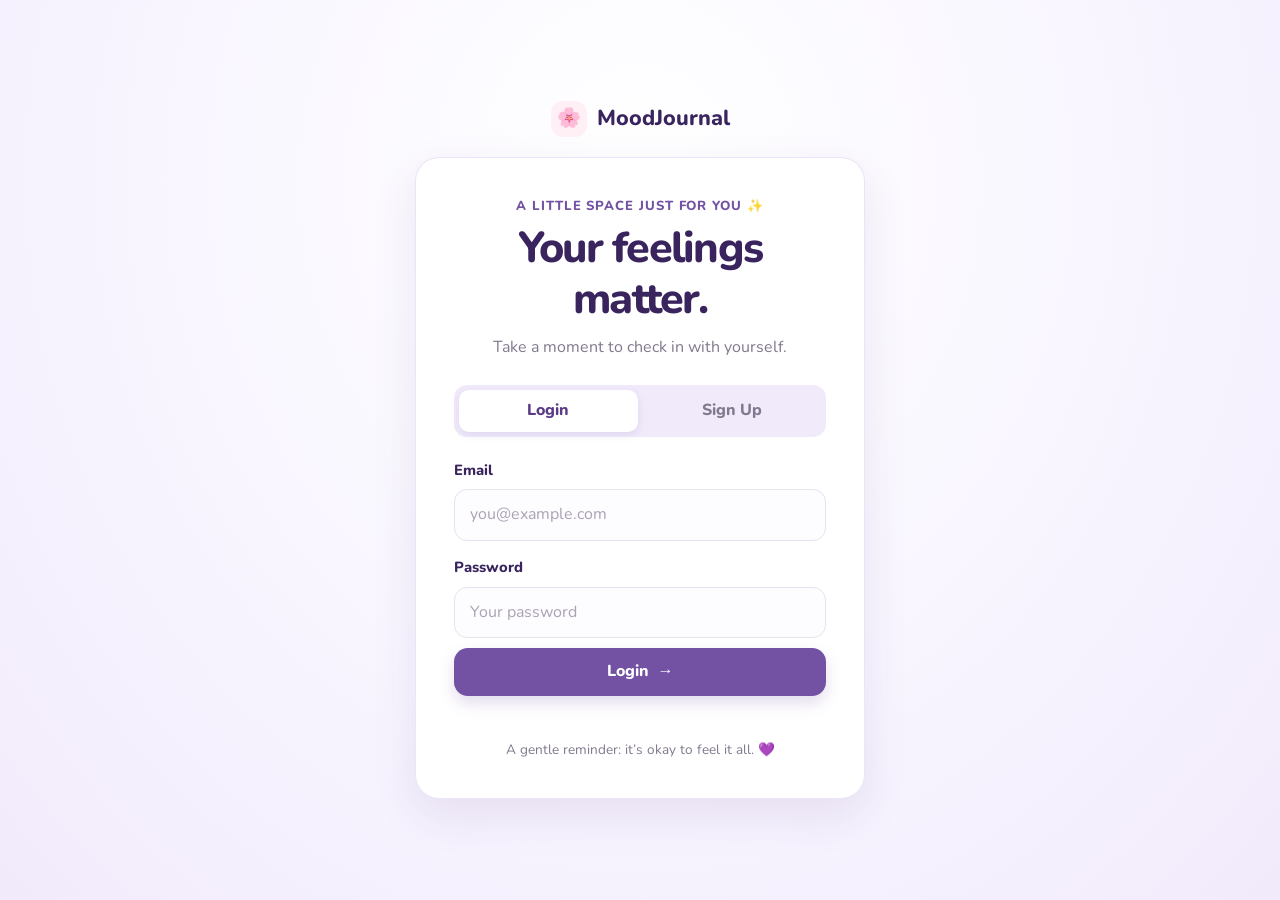
==== index.html @ febcc5df "Add HTML and CSS structure for three pages" ====
<!DOCTYPE html>
<html lang="en">
<head>
  <meta charset="UTF-8">
  <meta name="viewport" content="width=device-width, initial-scale=1.0">
  <meta name="theme-color" content="#f6f1ff">
  <title>MoodJournal | A little space for your feelings</title>
  <link rel="preconnect" href="https://fonts.googleapis.com">
  <link rel="preconnect" href="https://fonts.gstatic.com" crossorigin>
  <link href="https://fonts.googleapis.com/css2?family=Nunito:wght@400;500;600;700;800&display=swap" rel="stylesheet">
  <link rel="stylesheet" href="style.css">
  <script src="index.js" defer></script>
</head>
<body class="auth-page">
  <!-- Authentication page heading and welcome copy -->
  <main class="auth-shell">
    <a class="brand auth-brand" href="index.html" aria-label="MoodJournal home">
      <span class="brand-mark" aria-hidden="true">🌸</span>
      <span>MoodJournal</span>
    </a>
    <section class="auth-card" aria-labelledby="welcome-title">
      <div class="section-eyebrow">A little space just for you ✨</div>
      <h1 id="welcome-title">Your feelings matter.</h1>
      <p class="muted-copy">Take a moment to check in with yourself.</p>

      <!-- Login and sign-up tabs -->
      <div class="tab-list" role="tablist" aria-label="Account options">
        <button class="tab-button is-active" id="login-tab" type="button" role="tab" aria-selected="true" aria-controls="login-panel">Login</button>
        <button class="tab-button" id="signup-tab" type="button" role="tab" aria-selected="false" aria-controls="signup-panel">Sign Up</button>
      </div>

      <!-- Login form -->
      <form class="auth-form" id="login-panel" role="tabpanel" aria-labelledby="login-tab">
        <label for="login-email">Email</label>
        <input id="login-email" name="email" type="email" placeholder="you@example.com" autocomplete="email" required>
        <label for="login-password">Password</label>
        <input id="login-password" name="password" type="password" placeholder="Your password" autocomplete="current-password" required>
        <button class="button button-primary button-full" type="submit">Login <span aria-hidden="true">→</span></button>
      </form>

      <!-- Sign-up form -->
      <form class="auth-form" id="signup-panel" role="tabpanel" aria-labelledby="signup-tab" hidden>
        <label for="signup-email">Email</label>
        <input id="signup-email" name="email" type="email" placeholder="you@example.com" autocomplete="email" required>
        <label for="signup-password">Password</label>
        <input id="signup-password" name="password" type="password" placeholder="Create a password" autocomplete="new-password" required>
        <label for="confirm-password">Confirm password</label>
        <input id="confirm-password" name="confirm-password" type="password" placeholder="Type it one more time" autocomplete="new-password" required>
        <button class="button button-primary button-full" type="submit">Create account <span aria-hidden="true">→</span></button>
      </form>

      <!-- Empty area for friendly form feedback -->
      <p class="form-message" id="auth-message" role="status" aria-live="polite"></p>
      <p class="privacy-note">A gentle reminder: it’s okay to feel it all. 💜</p>
    </section>
  </main>
</body>
</html>
---- style.css ----
/* Theme colors and shared design tokens */
:root {
  color-scheme: light;
  --purple-950: #39245e;
  --purple-800: #5a3b87;
  --purple-700: #7352a3;
  --purple-600: #8969b8;
  --purple-200: #e8def7;
  --purple-100: #f1eafb;
  --lavender: #f8f5ff;
  --white: #ffffff;
  --ink: #383044;
  --muted: #81798d;
  --pink: #fff0f5;
  --green: #eaf7ed;
  --shadow: 0 16px 45px rgba(78, 53, 117, 0.1);
  --soft-shadow: 0 7px 22px rgba(78, 53, 117, 0.08);
  --radius-large: 24px;
  --radius-medium: 16px;
}

/* Base layout and typography */
* { box-sizing: border-box; }

body {
  min-width: 320px;
  min-height: 100vh;
  margin: 0;
  background: var(--lavender);
  color: var(--ink);
  font-family: "Nunito", "Trebuchet MS", sans-serif;
  line-height: 1.6;
}

button, input, textarea { font: inherit; }
button, a { -webkit-tap-highlight-color: transparent; }
a { color: inherit; }
h1, h2, p { margin-top: 0; }
h1, h2 { color: var(--purple-950); line-height: 1.2; }
h1 { margin-bottom: 10px; font-size: clamp(2rem, 5vw, 2.7rem); font-weight: 800; letter-spacing: -0.04em; }
h2 { margin-bottom: 10px; font-size: clamp(1.45rem, 3vw, 1.8rem); font-weight: 800; letter-spacing: -0.025em; }
[hidden] { display: none !important; }

.page-width { width: min(100% - 48px, 1060px); margin-inline: auto; }
.muted-copy { color: var(--muted); }
.section-eyebrow { margin-bottom: 8px; color: var(--purple-700); font-size: 0.82rem; font-weight: 800; letter-spacing: 0.07em; text-transform: uppercase; }
.sr-only { position: absolute; width: 1px; height: 1px; overflow: hidden; clip: rect(0, 0, 0, 0); white-space: nowrap; clip-path: inset(50%); }

/* Buttons and form controls shared across pages */
.button {
  display: inline-flex;
  align-items: center;
  justify-content: center;
  gap: 9px;
  min-height: 48px;
  padding: 11px 20px;
  border: 0;
  border-radius: 14px;
  font-weight: 800;
  text-decoration: none;
  cursor: pointer;
  transition: background-color 160ms ease, box-shadow 160ms ease, transform 160ms ease;
}
.button:hover { transform: translateY(-1px); }
.button:focus-visible, .tab-button:focus-visible, input:focus-visible, textarea:focus-visible, a:focus-visible { outline: 3px solid #c8b3ea; outline-offset: 3px; }
.button-primary { background: var(--purple-700); color: var(--white); box-shadow: 0 7px 16px rgba(115, 82, 163, 0.2); }
.button-primary:hover { background: var(--purple-800); }
.button-outline { border: 1px solid var(--purple-200); background: var(--white); color: var(--purple-800); }
.button-outline:hover { background: var(--purple-100); }
.button-small { min-height: 40px; padding: 8px 16px; border-radius: 12px; font-size: 0.92rem; }
.button-full { width: 100%; margin-top: 10px; }

label { display: block; margin: 15px 0 7px; color: var(--purple-950); font-size: 0.92rem; font-weight: 800; }
input, textarea {
  display: block;
  width: 100%;
  border: 1px solid #e8e2ef;
  border-radius: 13px;
  background: #fdfcff;
  color: var(--ink);
  outline: none;
  transition: border-color 160ms ease, box-shadow 160ms ease;
}
input { min-height: 50px; padding: 12px 15px; }
textarea { min-height: 130px; padding: 15px 17px; resize: vertical; }
input::placeholder, textarea::placeholder { color: #aaa2b5; }
input:focus, textarea:focus { border-color: var(--purple-600); box-shadow: 0 0 0 4px rgba(137, 105, 184, 0.12); }
.form-message { min-height: 1.5em; margin: 12px 0 0; color: #a24969; font-size: 0.9rem; font-weight: 700; }

/* Centered login and sign-up card */
.auth-page { display: grid; place-items: center; padding: 38px 20px; background: radial-gradient(ellipse at 50% 20%, #fff 0, #f8f5ff 55%, #f1eafb 100%); }
.auth-shell { width: min(100%, 450px); }
.brand { display: inline-flex; align-items: center; gap: 10px; color: var(--purple-950); font-size: 1.18rem; font-weight: 800; text-decoration: none; }
.auth-brand { display: flex; justify-content: center; margin-bottom: 20px; font-size: 1.35rem; }
.brand-mark { position: relative; display: inline-grid; width: 36px; height: 36px; place-items: center; overflow: hidden; border-radius: 12px; background: var(--pink); font-size: 1.2rem; }
.brand-mark img { position: absolute; z-index: 1; width: 100%; height: 100%; object-fit: cover; }
.auth-card, .surface-card { border: 1px solid rgba(232, 222, 247, 0.8); border-radius: var(--radius-large); background: var(--white); box-shadow: var(--shadow); }
.auth-card { padding: clamp(24px, 7vw, 38px); text-align: center; }
.auth-card .muted-copy { margin-bottom: 24px; }
.auth-card .section-eyebrow { margin-bottom: 5px; }
.tab-list { display: grid; grid-template-columns: 1fr 1fr; gap: 5px; margin: 0 0 22px; padding: 5px; border-radius: 13px; background: var(--purple-100); }
.tab-button { min-height: 42px; border: 0; border-radius: 10px; background: transparent; color: var(--muted); font-weight: 800; cursor: pointer; }
.tab-button.is-active { background: var(--white); color: var(--purple-800); box-shadow: 0 3px 9px rgba(78, 53, 117, 0.1); }
.auth-form { text-align: left; }
.auth-form label:first-child { margin-top: 0; }
.privacy-note { margin: 9px 0 0; color: var(--muted); font-size: 0.85rem; }

/* Shared app and contact navigation */
.site-header { position: sticky; z-index: 2; top: 0; border-bottom: 1px solid rgba(232, 222, 247, 0.7); background: rgba(255, 255, 255, 0.92); backdrop-filter: blur(12px); }
.navbar { display: flex; min-height: 76px; align-items: center; justify-content: space-between; gap: 20px; }
.nav-links { display: flex; align-items: center; gap: clamp(15px, 3vw, 30px); }
.nav-link { color: var(--muted); font-size: 0.96rem; font-weight: 800; text-decoration: none; }
.nav-link:hover, .nav-link.is-current { color: var(--purple-800); }
.nav-link.is-current { position: relative; }
.nav-link.is-current::after { position: absolute; right: 0; bottom: -8px; left: 0; height: 2px; border-radius: 2px; background: var(--purple-600); content: ""; }

/* Journal composer, mood result and entry history */
.journal-page { padding-top: clamp(38px, 7vw, 68px); padding-bottom: 52px; }
.journal-intro { margin-bottom: 25px; text-align: center; }
.journal-intro .muted-copy { margin-bottom: 0; }
.journal-composer { padding: clamp(20px, 4vw, 32px); }
.journal-composer textarea { min-height: 154px; border-color: transparent; background: #fcfaff; font-size: 1rem; }
.composer-footer { display: flex; align-items: center; justify-content: space-between; gap: 16px; margin-top: 14px; }
.helper-copy { color: var(--muted); font-size: 0.88rem; }
.result-card { display: flex; align-items: center; gap: 24px; margin-top: 24px; padding: 24px 30px; background: linear-gradient(110deg, #fff 55%, #f3edfc); }
.result-card h2, .result-card p { margin-bottom: 5px; }
.result-emoji { flex: 0 0 auto; display: grid; width: 90px; height: 90px; place-items: center; border-radius: 50%; background: var(--purple-100); font-size: 3.5rem; animation: heartbeat 1.7s ease-in-out infinite; }
@keyframes heartbeat { 0%, 100% { transform: scale(1); } 14% { transform: scale(1.12); } 28% { transform: scale(1); } 42% { transform: scale(1.08); } 70% { transform: scale(1); } }
.entries-section { margin-top: 52px; }
.section-heading { display: flex; align-items: end; justify-content: space-between; gap: 16px; margin-bottom: 18px; }
.section-heading h2 { margin-bottom: 0; }
.entry-count { color: var(--muted); font-size: 0.88rem; }
.entries-list { display: grid; gap: 13px; }
.entry-card { display: flex; align-items: flex-start; gap: 16px; padding: 19px 22px; border: 1px solid rgba(232, 222, 247, 0.75); border-radius: var(--radius-medium); background: var(--white); box-shadow: var(--soft-shadow); }
.entry-emoji { display: grid; flex: 0 0 auto; width: 48px; height: 48px; place-items: center; border-radius: 15px; background: var(--purple-100); font-size: 1.6rem; }
.entry-content { flex: 1; min-width: 0; }
.entry-date { margin-bottom: 4px; color: var(--purple-700); font-size: 0.82rem; font-weight: 800; }
.entry-text { margin: 0; color: var(--ink); overflow-wrap: anywhere; }
.site-footer { padding: 22px 16px 30px; color: var(--muted); font-size: 0.88rem; text-align: center; }

/* Contact page form and confirmation */
.contact-page { display: grid; min-height: calc(100vh - 150px); place-items: center; padding-top: 45px; padding-bottom: 55px; }
.contact-card { position: relative; width: min(100%, 600px); padding: clamp(25px, 6vw, 45px); overflow: hidden; }
.contact-card > .muted-copy { max-width: 440px; margin-bottom: 22px; }
.contact-decoration { position: absolute; top: 23px; right: 28px; display: grid; width: 58px; height: 58px; place-items: center; border-radius: 19px; background: var(--pink); font-size: 1.8rem; transform: rotate(7deg); }
.contact-form textarea { min-height: 130px; }
.thank-you-message { margin: 18px 0 0; padding: 15px; border-radius: 13px; background: var(--green); color: #3b7250; font-weight: 700; }

/* Small-screen layout adjustments */
@media (max-width: 600px) {
  .page-width { width: min(100% - 32px, 1060px); }
  .navbar { min-height: 68px; }
  .brand { gap: 7px; font-size: 1rem; }
  .brand-mark { width: 32px; height: 32px; }
  .nav-links { gap: 12px; }
  .nav-link { font-size: 0.85rem; }
  .button-small { min-height: 36px; padding: 7px 11px; font-size: 0.82rem; }
  .composer-footer { align-items: stretch; flex-direction: column; }
  .composer-footer .button { width: 100%; }
  .result-card { align-items: flex-start; gap: 16px; padding: 20px; }
  .result-emoji { width: 65px; height: 65px; font-size: 2.6rem; }
  .entry-card { gap: 12px; padding: 16px; }
  .contact-decoration { top: 19px; right: 20px; width: 46px; height: 46px; font-size: 1.45rem; }
}

@media (prefers-reduced-motion: reduce) {
  *, *::before, *::after { scroll-behavior: auto !important; animation-duration: 0.01ms !important; animation-iteration-count: 1 !important; transition-duration: 0.01ms !important; }
}
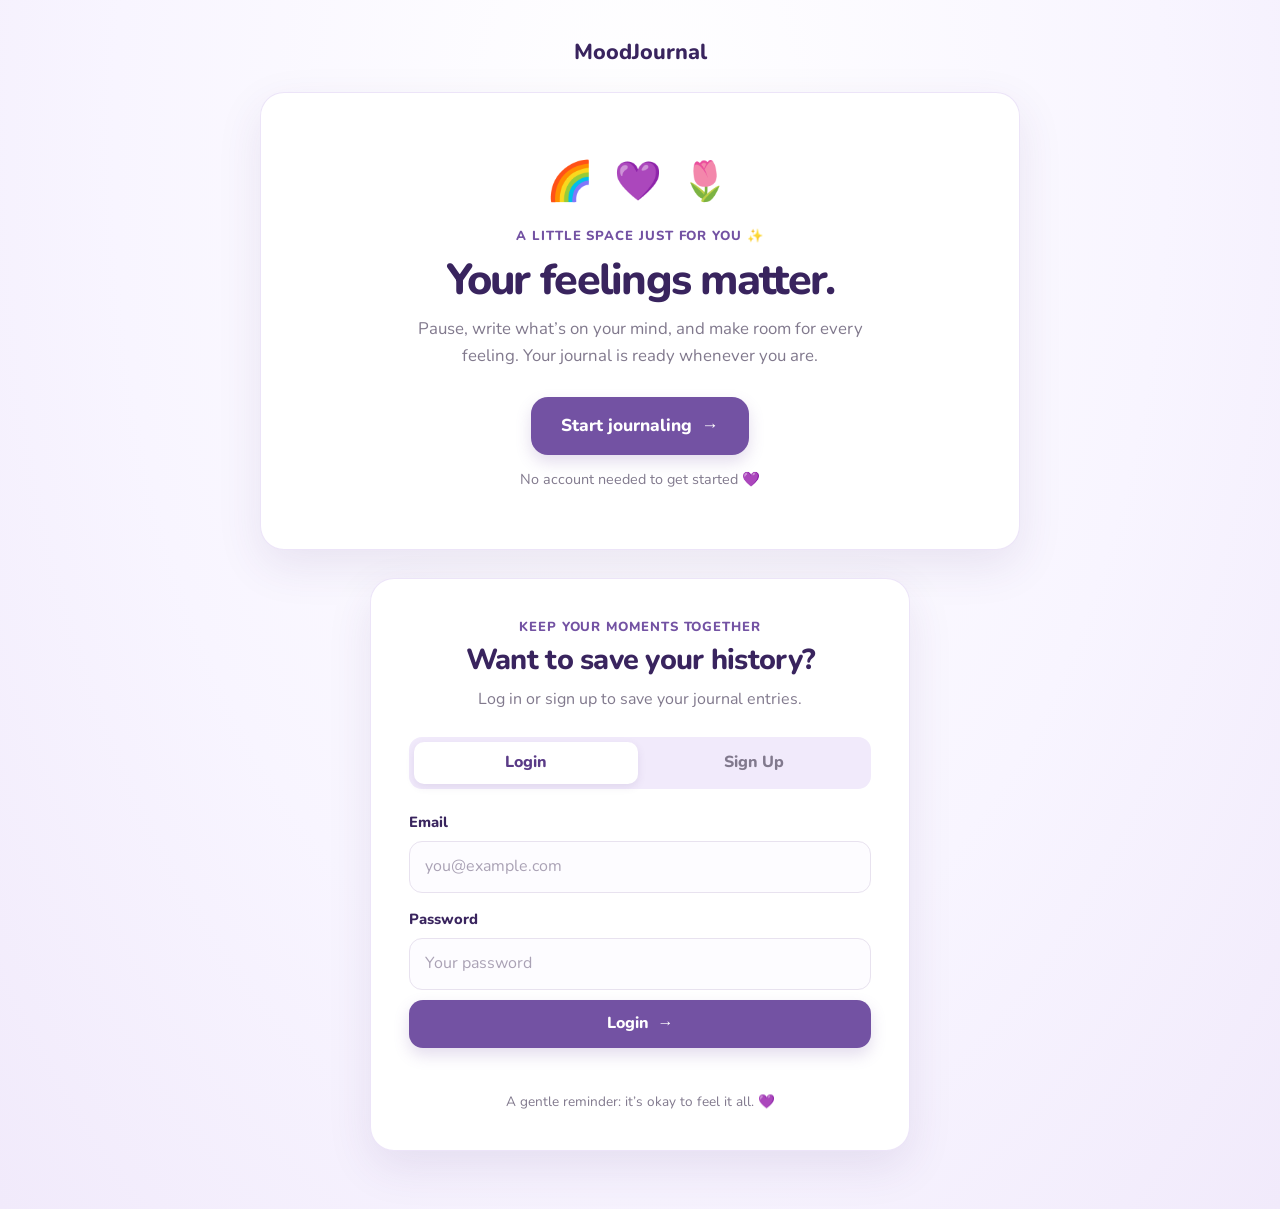
==== commit 12bb7de6: "Add guest mode, welcome page and emoji rain" ====
--- a/index.html
+++ b/index.html
@@ -11,17 +11,24 @@
   <link rel="stylesheet" href="style.css">
   <script src="index.js" defer></script>
 </head>
-<body class="auth-page">
-  <!-- Authentication page heading and welcome copy -->
-  <main class="auth-shell">
-    <a class="brand auth-brand" href="index.html" aria-label="MoodJournal home">
-      <span class="brand-mark" aria-hidden="true">🌸</span>
-      <span>MoodJournal</span>
-    </a>
-    <section class="auth-card" aria-labelledby="welcome-title">
+<body class="welcome-page">
+  <!-- Welcome page with immediate guest access -->
+  <main class="welcome-shell">
+    <a class="brand auth-brand" href="index.html" aria-label="MoodJournal home">MoodJournal</a>
+    <section class="welcome-hero surface-card" aria-labelledby="welcome-title">
+      <div class="hero-emoji" aria-hidden="true">🌈 💜 🌷</div>
       <div class="section-eyebrow">A little space just for you ✨</div>
       <h1 id="welcome-title">Your feelings matter.</h1>
-      <p class="muted-copy">Take a moment to check in with yourself.</p>
+      <p class="muted-copy">Pause, write what’s on your mind, and make room for every feeling. Your journal is ready whenever you are.</p>
+      <a class="button button-primary start-button" href="app.html">Start journaling <span aria-hidden="true">→</span></a>
+      <p class="guest-note">No account needed to get started 💜</p>
+    </section>
+
+    <!-- Optional login and sign-up forms for users who want to save history -->
+    <section class="auth-card optional-auth-card" id="account" aria-labelledby="account-title">
+      <div class="section-eyebrow">Keep your moments together</div>
+      <h2 id="account-title">Want to save your history?</h2>
+      <p class="muted-copy">Log in or sign up to save your journal entries.</p>
 
       <!-- Login and sign-up tabs -->
       <div class="tab-list" role="tablist" aria-label="Account options">
@@ -54,5 +61,7 @@
       <p class="privacy-note">A gentle reminder: it’s okay to feel it all. 💜</p>
     </section>
   </main>
+  <!-- Shared decorative effects are disabled when reduced motion is preferred -->
+  <script src="effects.js" defer></script>
 </body>
 </html>
--- a/style.css
+++ b/style.css
@@ -23,6 +23,7 @@
 * { box-sizing: border-box; }
 
 body {
+  isolation: isolate;
   min-width: 320px;
   min-height: 100vh;
   margin: 0;
@@ -30,6 +31,22 @@
   color: var(--ink);
   font-family: "Nunito", "Trebuchet MS", sans-serif;
   line-height: 1.6;
+}
+
+/* Keep the decorative layer below every page section and away from pointer input. */
+body > :not(.emoji-rain) { position: relative; z-index: 1; }
+.emoji-rain { position: fixed; z-index: 0; inset: 0; overflow: hidden; pointer-events: none; }
+.emoji-rain-drop {
+  position: absolute;
+  top: -2.5rem;
+  opacity: 0.5;
+  user-select: none;
+  animation: emoji-fall var(--fall-duration) linear forwards;
+  will-change: transform;
+}
+@keyframes emoji-fall {
+  from { transform: translateY(0) rotate(-8deg); }
+  to { transform: translateY(calc(100vh + 4rem)) rotate(12deg); }
 }
 
 button, input, textarea { font: inherit; }
@@ -87,13 +104,26 @@
 input:focus, textarea:focus { border-color: var(--purple-600); box-shadow: 0 0 0 4px rgba(137, 105, 184, 0.12); }
 .form-message { min-height: 1.5em; margin: 12px 0 0; color: #a24969; font-size: 0.9rem; font-weight: 700; }
 
+/* Welcome hero and optional account forms */
+.welcome-page { background: radial-gradient(ellipse at 50% 12%, #fff 0, #f8f5ff 58%, #f1eafb 100%); }
+.welcome-shell { width: min(100% - 40px, 760px); margin-inline: auto; padding: 35px 0 58px; }
+.welcome-shell > .auth-brand { margin: 0 auto 22px; }
+.welcome-hero { padding: clamp(30px, 7vw, 58px); text-align: center; }
+.hero-emoji { margin-bottom: 14px; font-size: clamp(1.7rem, 5vw, 2.4rem); letter-spacing: 0.12em; }
+.welcome-hero .section-eyebrow { margin-bottom: 7px; }
+.welcome-hero .muted-copy { max-width: 500px; margin: 0 auto 15px; font-size: 1.05rem; }
+.start-button { min-height: 58px; margin-top: 12px; padding: 14px 30px; border-radius: 17px; font-size: 1.08rem; }
+.guest-note { margin: 13px 0 0; color: var(--muted); font-size: 0.9rem; }
+
 /* Centered login and sign-up card */
 .auth-page { display: grid; place-items: center; padding: 38px 20px; background: radial-gradient(ellipse at 50% 20%, #fff 0, #f8f5ff 55%, #f1eafb 100%); }
 .auth-shell { width: min(100%, 450px); }
 .brand { display: inline-flex; align-items: center; gap: 10px; color: var(--purple-950); font-size: 1.18rem; font-weight: 800; text-decoration: none; }
 .auth-brand { display: flex; justify-content: center; margin-bottom: 20px; font-size: 1.35rem; }
+.optional-auth-card { max-width: 540px; margin: 28px auto 0; }
+.optional-auth-card > .muted-copy { margin-bottom: 22px; }
 .brand-mark { position: relative; display: inline-grid; width: 36px; height: 36px; place-items: center; overflow: hidden; border-radius: 12px; background: var(--pink); font-size: 1.2rem; }
-.brand-mark img { position: absolute; z-index: 1; width: 100%; height: 100%; object-fit: cover; }
+.brand-logo { width: 34px; height: 34px; border-radius: 10px; object-fit: contain; }
 .auth-card, .surface-card { border: 1px solid rgba(232, 222, 247, 0.8); border-radius: var(--radius-large); background: var(--white); box-shadow: var(--shadow); }
 .auth-card { padding: clamp(24px, 7vw, 38px); text-align: center; }
 .auth-card .muted-copy { margin-bottom: 24px; }
@@ -131,6 +161,9 @@
 .section-heading h2 { margin-bottom: 0; }
 .entry-count { color: var(--muted); font-size: 0.88rem; }
 .entries-list { display: grid; gap: 13px; }
+.guest-entry-prompt { display: flex; align-items: center; justify-content: space-between; gap: 15px; padding: 17px 20px; box-shadow: var(--soft-shadow); }
+.guest-entry-prompt p { flex: 1; margin: 0; color: var(--purple-800); font-weight: 800; }
+.guest-prompt-emoji { font-size: 1.5rem; }
 .entry-card { display: flex; align-items: flex-start; gap: 16px; padding: 19px 22px; border: 1px solid rgba(232, 222, 247, 0.75); border-radius: var(--radius-medium); background: var(--white); box-shadow: var(--soft-shadow); }
 .entry-emoji { display: grid; flex: 0 0 auto; width: 48px; height: 48px; place-items: center; border-radius: 15px; background: var(--purple-100); font-size: 1.6rem; }
 .entry-content { flex: 1; min-width: 0; }
@@ -165,4 +198,5 @@
 
 @media (prefers-reduced-motion: reduce) {
   *, *::before, *::after { scroll-behavior: auto !important; animation-duration: 0.01ms !important; animation-iteration-count: 1 !important; transition-duration: 0.01ms !important; }
-}
+  .emoji-rain { display: none !important; }
+}
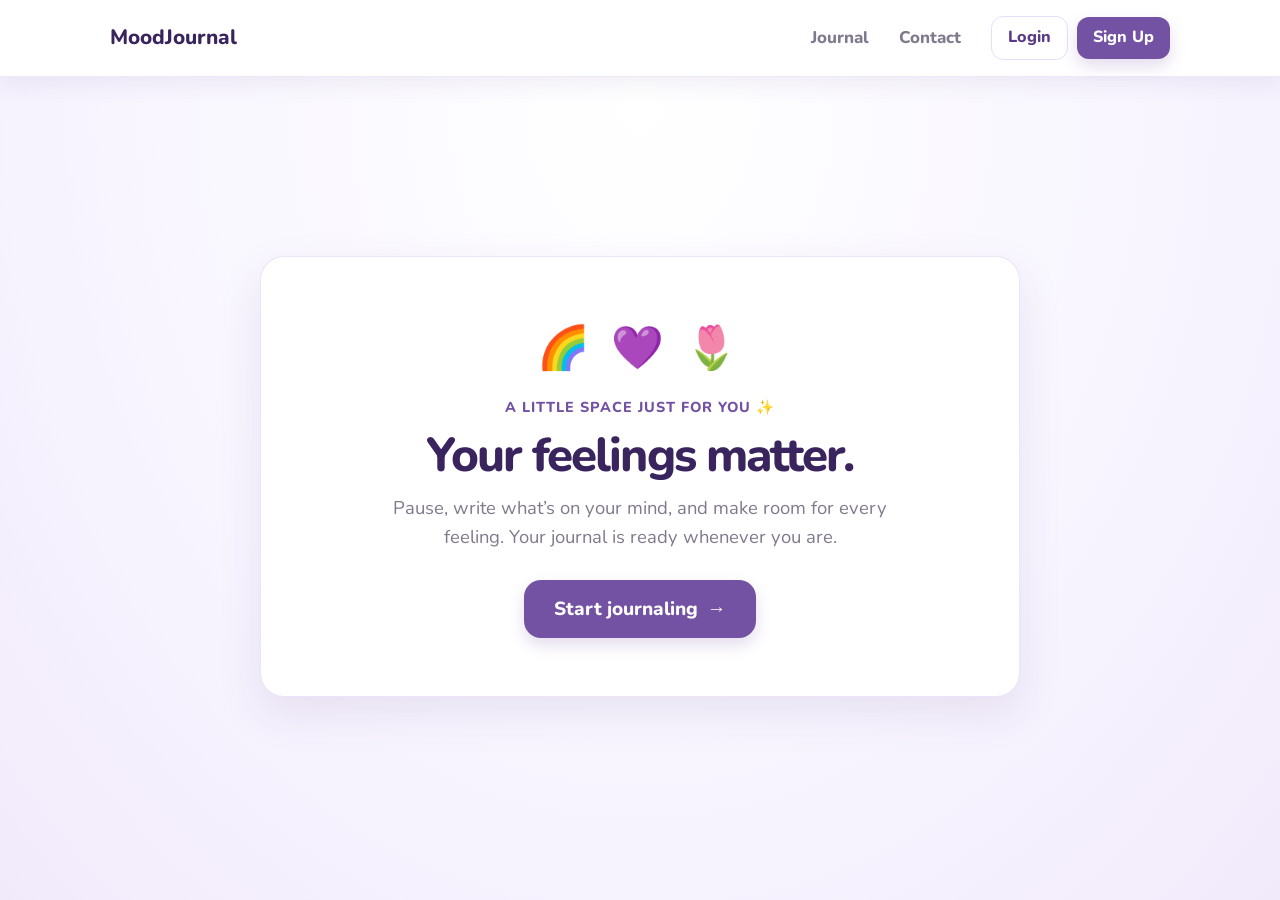
==== commit 61c87b04: "Add shared navbar and auth modal" ====
--- a/index.html
+++ b/index.html
@@ -9,59 +9,22 @@
   <link rel="preconnect" href="https://fonts.gstatic.com" crossorigin>
   <link href="https://fonts.googleapis.com/css2?family=Nunito:wght@400;500;600;700;800&display=swap" rel="stylesheet">
   <link rel="stylesheet" href="style.css">
-  <script src="index.js" defer></script>
+  <script src="navbar.js" defer></script>
+  <script src="effects.js" defer></script>
 </head>
 <body class="welcome-page">
-  <!-- Welcome page with immediate guest access -->
+  <!-- Shared navigation and account controls are injected on every page. -->
+  <header id="navbar" class="site-header"></header>
+
+  <!-- The centered welcome card is the only page content below the navbar. -->
   <main class="welcome-shell">
-    <a class="brand auth-brand" href="index.html" aria-label="MoodJournal home">MoodJournal</a>
     <section class="welcome-hero surface-card" aria-labelledby="welcome-title">
       <div class="hero-emoji" aria-hidden="true">🌈 💜 🌷</div>
       <div class="section-eyebrow">A little space just for you ✨</div>
       <h1 id="welcome-title">Your feelings matter.</h1>
       <p class="muted-copy">Pause, write what’s on your mind, and make room for every feeling. Your journal is ready whenever you are.</p>
       <a class="button button-primary start-button" href="app.html">Start journaling <span aria-hidden="true">→</span></a>
-      <p class="guest-note">No account needed to get started 💜</p>
-    </section>
-
-    <!-- Optional login and sign-up forms for users who want to save history -->
-    <section class="auth-card optional-auth-card" id="account" aria-labelledby="account-title">
-      <div class="section-eyebrow">Keep your moments together</div>
-      <h2 id="account-title">Want to save your history?</h2>
-      <p class="muted-copy">Log in or sign up to save your journal entries.</p>
-
-      <!-- Login and sign-up tabs -->
-      <div class="tab-list" role="tablist" aria-label="Account options">
-        <button class="tab-button is-active" id="login-tab" type="button" role="tab" aria-selected="true" aria-controls="login-panel">Login</button>
-        <button class="tab-button" id="signup-tab" type="button" role="tab" aria-selected="false" aria-controls="signup-panel">Sign Up</button>
-      </div>
-
-      <!-- Login form -->
-      <form class="auth-form" id="login-panel" role="tabpanel" aria-labelledby="login-tab">
-        <label for="login-email">Email</label>
-        <input id="login-email" name="email" type="email" placeholder="you@example.com" autocomplete="email" required>
-        <label for="login-password">Password</label>
-        <input id="login-password" name="password" type="password" placeholder="Your password" autocomplete="current-password" required>
-        <button class="button button-primary button-full" type="submit">Login <span aria-hidden="true">→</span></button>
-      </form>
-
-      <!-- Sign-up form -->
-      <form class="auth-form" id="signup-panel" role="tabpanel" aria-labelledby="signup-tab" hidden>
-        <label for="signup-email">Email</label>
-        <input id="signup-email" name="email" type="email" placeholder="you@example.com" autocomplete="email" required>
-        <label for="signup-password">Password</label>
-        <input id="signup-password" name="password" type="password" placeholder="Create a password" autocomplete="new-password" required>
-        <label for="confirm-password">Confirm password</label>
-        <input id="confirm-password" name="confirm-password" type="password" placeholder="Type it one more time" autocomplete="new-password" required>
-        <button class="button button-primary button-full" type="submit">Create account <span aria-hidden="true">→</span></button>
-      </form>
-
-      <!-- Empty area for friendly form feedback -->
-      <p class="form-message" id="auth-message" role="status" aria-live="polite"></p>
-      <p class="privacy-note">A gentle reminder: it’s okay to feel it all. 💜</p>
     </section>
   </main>
-  <!-- Shared decorative effects are disabled when reduced motion is preferred -->
-  <script src="effects.js" defer></script>
 </body>
 </html>
--- a/style.css
+++ b/style.css
@@ -1,6 +1,8 @@
 /* Theme colors and shared design tokens */
 :root {
+  font-size: 110%;
   color-scheme: light;
+  --navbar-height: 76px;
   --purple-950: #39245e;
   --purple-800: #5a3b87;
   --purple-700: #7352a3;
@@ -27,19 +29,20 @@
   min-width: 320px;
   min-height: 100vh;
   margin: 0;
+  padding-top: var(--navbar-height);
   background: var(--lavender);
   color: var(--ink);
   font-family: "Nunito", "Trebuchet MS", sans-serif;
   line-height: 1.6;
 }
 
-/* Keep the decorative layer below every page section and away from pointer input. */
-body > :not(.emoji-rain) { position: relative; z-index: 1; }
+/* Keep the decorative layer below page content and away from pointer input. */
+body > main, body > footer { position: relative; z-index: 1; }
 .emoji-rain { position: fixed; z-index: 0; inset: 0; overflow: hidden; pointer-events: none; }
 .emoji-rain-drop {
   position: absolute;
   top: -2.5rem;
-  opacity: 0.5;
+  opacity: 0.45;
   user-select: none;
   animation: emoji-fall var(--fall-duration) linear forwards;
   will-change: transform;
@@ -106,13 +109,21 @@
 
 /* Welcome hero and optional account forms */
 .welcome-page { background: radial-gradient(ellipse at 50% 12%, #fff 0, #f8f5ff 58%, #f1eafb 100%); }
-.welcome-shell { width: min(100% - 40px, 760px); margin-inline: auto; padding: 35px 0 58px; }
+.welcome-shell { display: grid; width: min(100% - 40px, 760px); min-height: calc(100vh - var(--navbar-height)); align-content: center; margin-inline: auto; padding: 35px 0 58px; }
 .welcome-shell > .auth-brand { margin: 0 auto 22px; }
 .welcome-hero { padding: clamp(30px, 7vw, 58px); text-align: center; }
 .hero-emoji { margin-bottom: 14px; font-size: clamp(1.7rem, 5vw, 2.4rem); letter-spacing: 0.12em; }
 .welcome-hero .section-eyebrow { margin-bottom: 7px; }
 .welcome-hero .muted-copy { max-width: 500px; margin: 0 auto 15px; font-size: 1.05rem; }
-.start-button { min-height: 58px; margin-top: 12px; padding: 14px 30px; border-radius: 17px; font-size: 1.08rem; }
+.start-button { min-height: 58px; margin-top: 12px; padding: 14px 30px; border-radius: 17px; font-size: 1.08rem; transform-origin: center; animation: start-button-heartbeat 2.2s ease-in-out infinite; }
+.start-button:hover { animation-play-state: paused; }
+@keyframes start-button-heartbeat {
+  0%, 100% { transform: scale(1); box-shadow: 0 7px 16px rgba(115, 82, 163, 0.2); }
+  14% { transform: scale(1.045); box-shadow: 0 10px 26px rgba(115, 82, 163, 0.34); }
+  28%, 42% { transform: scale(1); box-shadow: 0 7px 16px rgba(115, 82, 163, 0.2); }
+  55% { transform: scale(1.025); box-shadow: 0 9px 22px rgba(115, 82, 163, 0.28); }
+  70% { transform: scale(1); box-shadow: 0 7px 16px rgba(115, 82, 163, 0.2); }
+}
 .guest-note { margin: 13px 0 0; color: var(--muted); font-size: 0.9rem; }
 
 /* Centered login and sign-up card */
@@ -135,14 +146,27 @@
 .auth-form label:first-child { margin-top: 0; }
 .privacy-note { margin: 9px 0 0; color: var(--muted); font-size: 0.85rem; }
 
-/* Shared app and contact navigation */
-.site-header { position: sticky; z-index: 2; top: 0; border-bottom: 1px solid rgba(232, 222, 247, 0.7); background: rgba(255, 255, 255, 0.92); backdrop-filter: blur(12px); }
-.navbar { display: flex; min-height: 76px; align-items: center; justify-content: space-between; gap: 20px; }
+/* Shared fixed navigation, responsive menu, and current-page state */
+.site-header { position: fixed; z-index: 1000; top: 0; right: 0; left: 0; width: 100%; border-bottom: 1px solid rgba(232, 222, 247, 0.7); background: rgba(255, 255, 255, 0.96); box-shadow: var(--soft-shadow); backdrop-filter: blur(12px); }
+.navbar { position: relative; display: flex; min-height: var(--navbar-height); align-items: center; justify-content: space-between; gap: 20px; }
 .nav-links { display: flex; align-items: center; gap: clamp(15px, 3vw, 30px); }
+.nav-account-actions { display: flex; align-items: center; gap: 9px; }
+.menu-toggle { display: none; align-items: center; justify-content: center; gap: 8px; min-height: 40px; padding: 7px 12px; border: 1px solid var(--purple-200); border-radius: 12px; background: var(--white); color: var(--purple-800); font: inherit; font-size: 0.88rem; font-weight: 800; cursor: pointer; }
+.menu-toggle:focus-visible { outline: 3px solid #c8b3ea; outline-offset: 3px; }
 .nav-link { color: var(--muted); font-size: 0.96rem; font-weight: 800; text-decoration: none; }
 .nav-link:hover, .nav-link.is-current { color: var(--purple-800); }
 .nav-link.is-current { position: relative; }
 .nav-link.is-current::after { position: absolute; right: 0; bottom: -8px; left: 0; height: 2px; border-radius: 2px; background: var(--purple-600); content: ""; }
+
+/* Shared modal backdrop and smooth scale/fade entrance */
+.auth-modal-backdrop { position: fixed; z-index: 2000; inset: 0; display: grid; place-items: center; padding: 20px; background: rgba(57, 36, 94, 0.38); opacity: 0; transition: opacity 240ms ease; backdrop-filter: blur(4px); }
+.auth-modal-backdrop.is-open { opacity: 1; }
+.auth-modal-panel.auth-card { position: relative; width: min(100%, 470px); max-height: calc(100vh - 40px); overflow-y: auto; padding: clamp(24px, 6vw, 38px); text-align: center; opacity: 0; transform: scale(0.94) translateY(8px); transition: opacity 240ms ease, transform 240ms ease; }
+.auth-modal-backdrop.is-open .auth-modal-panel { opacity: 1; transform: scale(1) translateY(0); }
+.auth-modal-panel > .muted-copy { margin-bottom: 22px; }
+.modal-close { position: absolute; top: 12px; right: 14px; display: grid; width: 38px; height: 38px; place-items: center; border: 0; border-radius: 12px; background: transparent; color: var(--muted); font-size: 1.8rem; line-height: 1; cursor: pointer; }
+.modal-close:hover { background: var(--purple-100); color: var(--purple-800); }
+.modal-close:focus-visible { outline: 3px solid #c8b3ea; outline-offset: 2px; }
 
 /* Journal composer, mood result and entry history */
 .journal-page { padding-top: clamp(38px, 7vw, 68px); padding-bottom: 52px; }
@@ -152,10 +176,72 @@
 .journal-composer textarea { min-height: 154px; border-color: transparent; background: #fcfaff; font-size: 1rem; }
 .composer-footer { display: flex; align-items: center; justify-content: space-between; gap: 16px; margin-top: 14px; }
 .helper-copy { color: var(--muted); font-size: 0.88rem; }
-.result-card { display: flex; align-items: center; gap: 24px; margin-top: 24px; padding: 24px 30px; background: linear-gradient(110deg, #fff 55%, #f3edfc); }
-.result-card h2, .result-card p { margin-bottom: 5px; }
-.result-emoji { flex: 0 0 auto; display: grid; width: 90px; height: 90px; place-items: center; border-radius: 50%; background: var(--purple-100); font-size: 3.5rem; animation: heartbeat 1.7s ease-in-out infinite; }
+@property --mood-start {
+  syntax: "<color>";
+  inherits: false;
+  initial-value: #e6daf6;
+}
+@property --mood-end {
+  syntax: "<color>";
+  inherits: false;
+  initial-value: #ffffff;
+}
+.result-card {
+  --mood-start: #e6daf6;
+  --mood-end: #ffffff;
+  display: flex;
+  align-items: center;
+  gap: 26px;
+  margin-top: 24px;
+  padding: clamp(24px, 4vw, 34px);
+  border-color: rgba(255, 255, 255, 0.72);
+  background: linear-gradient(115deg, var(--mood-start), var(--mood-end));
+  color: var(--purple-950);
+  opacity: 0;
+  transform: translateY(14px);
+  transition: --mood-start 650ms ease, --mood-end 650ms ease, opacity 450ms ease, transform 450ms ease;
+}
+.result-card.is-visible { opacity: 1; transform: translateY(0); }
+.result-card[data-mood="joy"] { --mood-start: #fff2ad; --mood-end: #ffd1b8; }
+.result-card[data-mood="sadness"] { --mood-start: #cbe4fa; --mood-end: #e8ddf8; }
+.result-card[data-mood="anger"] { --mood-start: #ffd0c7; --mood-end: #ffe0e8; }
+.result-card[data-mood="fear"] { --mood-start: #e4d8f6; --mood-end: #d7d1e2; }
+.result-card[data-mood="surprise"] { --mood-start: #d2f3df; --mood-end: #c9eff5; }
+.result-card[data-mood="disgust"] { --mood-start: #dcefd7; --mood-end: #cbd9c5; }
+.result-card[data-mood="neutral"] { --mood-start: #e6daf6; --mood-end: #ffffff; }
+.result-card .section-eyebrow { color: var(--purple-800); }
+.result-card h2 { margin-bottom: 9px; font-size: clamp(2rem, 4vw, 2.45rem); }
+.result-card p { max-width: 680px; margin-bottom: 0; color: #55486c; font-size: 1.04rem; line-height: 1.65; }
+.result-emoji {
+  display: grid;
+  flex: 0 0 112px;
+  width: 112px;
+  height: 112px;
+  place-items: center;
+  border: 1px solid rgba(255, 255, 255, 0.65);
+  border-radius: 50%;
+  background: rgba(255, 255, 255, 0.55);
+  box-shadow: inset 0 3px 12px rgba(255, 255, 255, 0.45), 0 8px 20px rgba(75, 58, 103, 0.08);
+  font-size: 5rem;
+  animation: heartbeat 1.7s ease-in-out infinite;
+}
 @keyframes heartbeat { 0%, 100% { transform: scale(1); } 14% { transform: scale(1.12); } 28% { transform: scale(1); } 42% { transform: scale(1.08); } 70% { transform: scale(1); } }
+.mood-preview-tools { display: flex; flex-wrap: wrap; justify-content: center; gap: 9px; margin: 14px 0 0; }
+.mood-preview-button {
+  display: grid;
+  width: 44px;
+  height: 44px;
+  place-items: center;
+  border: 1px solid var(--purple-200);
+  border-radius: 13px;
+  background: var(--white);
+  box-shadow: var(--soft-shadow);
+  font-size: 1.55rem;
+  cursor: pointer;
+  transition: transform 160ms ease, background-color 160ms ease, box-shadow 160ms ease;
+}
+.mood-preview-button:hover { transform: translateY(-2px); background: var(--purple-100); box-shadow: var(--shadow); }
+.mood-preview-button:focus-visible { outline: 3px solid #c8b3ea; outline-offset: 3px; }
 .entries-section { margin-top: 52px; }
 .section-heading { display: flex; align-items: end; justify-content: space-between; gap: 16px; margin-bottom: 18px; }
 .section-heading h2 { margin-bottom: 0; }
@@ -181,17 +267,24 @@
 
 /* Small-screen layout adjustments */
 @media (max-width: 600px) {
+  :root { --navbar-height: 68px; }
   .page-width { width: min(100% - 32px, 1060px); }
-  .navbar { min-height: 68px; }
-  .brand { gap: 7px; font-size: 1rem; }
+  .navbar { min-height: var(--navbar-height); }
+  .navbar { gap: 10px; }
+  .brand { gap: 7px; font-size: 0.9rem; }
   .brand-mark { width: 32px; height: 32px; }
-  .nav-links { gap: 12px; }
-  .nav-link { font-size: 0.85rem; }
+  .menu-toggle { display: inline-flex; }
+  .nav-links { position: absolute; top: calc(100% + 8px); right: 0; left: 0; display: none; align-items: stretch; flex-direction: column; gap: 12px; padding: 16px; border: 1px solid var(--purple-200); border-radius: 16px; background: var(--white); box-shadow: var(--shadow); }
+  .nav-links.is-open { display: flex; }
+  .nav-link { padding: 5px 3px; }
+  .nav-account-actions { display: flex; gap: 8px; }
+  .nav-account-actions .button { flex: 1; }
+  .nav-link { font-size: 0.78rem; }
   .button-small { min-height: 36px; padding: 7px 11px; font-size: 0.82rem; }
   .composer-footer { align-items: stretch; flex-direction: column; }
   .composer-footer .button { width: 100%; }
   .result-card { align-items: flex-start; gap: 16px; padding: 20px; }
-  .result-emoji { width: 65px; height: 65px; font-size: 2.6rem; }
+  .result-emoji { flex-basis: 84px; width: 84px; height: 84px; font-size: 4rem; }
   .entry-card { gap: 12px; padding: 16px; }
   .contact-decoration { top: 19px; right: 20px; width: 46px; height: 46px; font-size: 1.45rem; }
 }
@@ -199,4 +292,5 @@
 @media (prefers-reduced-motion: reduce) {
   *, *::before, *::after { scroll-behavior: auto !important; animation-duration: 0.01ms !important; animation-iteration-count: 1 !important; transition-duration: 0.01ms !important; }
   .emoji-rain { display: none !important; }
-}
+  .start-button { animation: none; }
+}
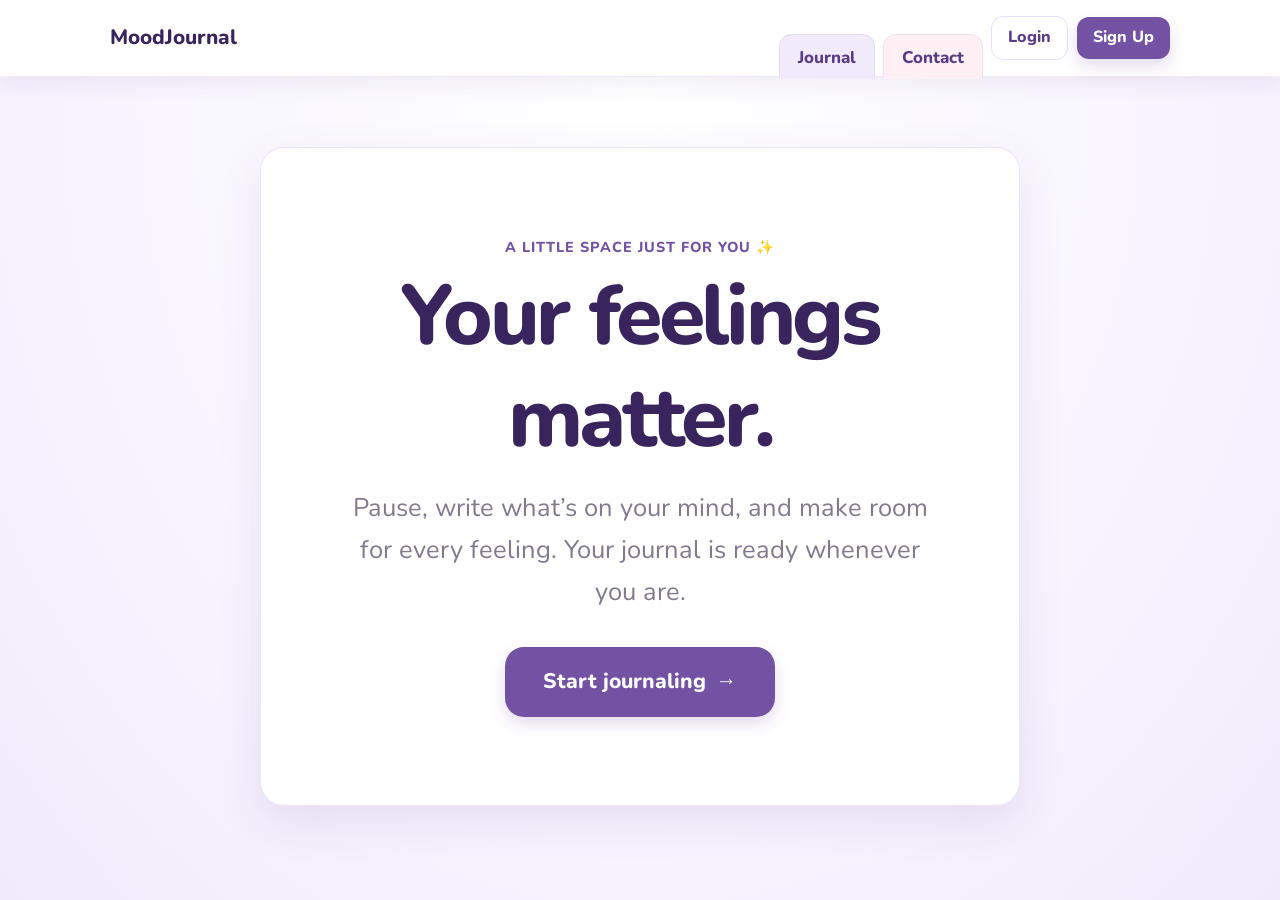
==== commit d3f60dd9: "Update welcome card, tab-style navbar and add month tracker" ====
--- a/index.html
+++ b/index.html
@@ -19,7 +19,6 @@
   <!-- The centered welcome card is the only page content below the navbar. -->
   <main class="welcome-shell">
     <section class="welcome-hero surface-card" aria-labelledby="welcome-title">
-      <div class="hero-emoji" aria-hidden="true">🌈 💜 🌷</div>
       <div class="section-eyebrow">A little space just for you ✨</div>
       <h1 id="welcome-title">Your feelings matter.</h1>
       <p class="muted-copy">Pause, write what’s on your mind, and make room for every feeling. Your journal is ready whenever you are.</p>
--- a/style.css
+++ b/style.css
@@ -15,6 +15,13 @@
   --muted: #81798d;
   --pink: #fff0f5;
   --green: #eaf7ed;
+  --mood-joy: #ffe98e;
+  --mood-sadness: #a8d7f0;
+  --mood-anger: #f3a49b;
+  --mood-fear: #c7b5ee;
+  --mood-surprise: #aee8ce;
+  --mood-disgust: #b5d5a5;
+  --mood-neutral: #d9c8ef;
   --shadow: 0 16px 45px rgba(78, 53, 117, 0.1);
   --soft-shadow: 0 7px 22px rgba(78, 53, 117, 0.08);
   --radius-large: 24px;
@@ -111,11 +118,11 @@
 .welcome-page { background: radial-gradient(ellipse at 50% 12%, #fff 0, #f8f5ff 58%, #f1eafb 100%); }
 .welcome-shell { display: grid; width: min(100% - 40px, 760px); min-height: calc(100vh - var(--navbar-height)); align-content: center; margin-inline: auto; padding: 35px 0 58px; }
 .welcome-shell > .auth-brand { margin: 0 auto 22px; }
-.welcome-hero { padding: clamp(30px, 7vw, 58px); text-align: center; }
-.hero-emoji { margin-bottom: 14px; font-size: clamp(1.7rem, 5vw, 2.4rem); letter-spacing: 0.12em; }
+.welcome-hero { padding: clamp(48px, 9vw, 88px); text-align: center; }
+.welcome-hero h1 { margin-bottom: 18px; font-size: clamp(3rem, 7vw, 4.8rem); }
 .welcome-hero .section-eyebrow { margin-bottom: 7px; }
-.welcome-hero .muted-copy { max-width: 500px; margin: 0 auto 15px; font-size: 1.05rem; }
-.start-button { min-height: 58px; margin-top: 12px; padding: 14px 30px; border-radius: 17px; font-size: 1.08rem; transform-origin: center; animation: start-button-heartbeat 2.2s ease-in-out infinite; }
+.welcome-hero .muted-copy { max-width: 620px; margin: 0 auto 20px; font-size: clamp(1.2rem, 2.4vw, 1.45rem); line-height: 1.65; }
+.start-button { min-height: 68px; margin-top: 14px; padding: 18px 38px; border-radius: 19px; font-size: 1.2rem; transform-origin: center; animation: start-button-heartbeat 2.2s ease-in-out infinite; }
 .start-button:hover { animation-play-state: paused; }
 @keyframes start-button-heartbeat {
   0%, 100% { transform: scale(1); box-shadow: 0 7px 16px rgba(115, 82, 163, 0.2); }
@@ -149,14 +156,16 @@
 /* Shared fixed navigation, responsive menu, and current-page state */
 .site-header { position: fixed; z-index: 1000; top: 0; right: 0; left: 0; width: 100%; border-bottom: 1px solid rgba(232, 222, 247, 0.7); background: rgba(255, 255, 255, 0.96); box-shadow: var(--soft-shadow); backdrop-filter: blur(12px); }
 .navbar { position: relative; display: flex; min-height: var(--navbar-height); align-items: center; justify-content: space-between; gap: 20px; }
-.nav-links { display: flex; align-items: center; gap: clamp(15px, 3vw, 30px); }
-.nav-account-actions { display: flex; align-items: center; gap: 9px; }
+.nav-links { display: flex; height: var(--navbar-height); align-items: flex-end; gap: 8px; }
+.nav-account-actions { display: flex; align-items: center; align-self: center; gap: 9px; }
 .menu-toggle { display: none; align-items: center; justify-content: center; gap: 8px; min-height: 40px; padding: 7px 12px; border: 1px solid var(--purple-200); border-radius: 12px; background: var(--white); color: var(--purple-800); font: inherit; font-size: 0.88rem; font-weight: 800; cursor: pointer; }
 .menu-toggle:focus-visible { outline: 3px solid #c8b3ea; outline-offset: 3px; }
-.nav-link { color: var(--muted); font-size: 0.96rem; font-weight: 800; text-decoration: none; }
-.nav-link:hover, .nav-link.is-current { color: var(--purple-800); }
-.nav-link.is-current { position: relative; }
-.nav-link.is-current::after { position: absolute; right: 0; bottom: -8px; left: 0; height: 2px; border-radius: 2px; background: var(--purple-600); content: ""; }
+.nav-link { display: inline-flex; min-height: 45px; align-items: center; padding: 8px 18px 7px; border: 1px solid rgba(115, 82, 163, 0.1); border-bottom: 0; border-radius: 13px 13px 3px 3px; color: var(--purple-800); font-size: 0.96rem; font-weight: 800; text-decoration: none; transform: translateY(3px); transition: transform 170ms ease, background-color 170ms ease, box-shadow 170ms ease; }
+.nav-tab-journal { background: #f1eafb; }
+.nav-tab-contact { background: #fff0f5; }
+.nav-link:hover { z-index: 1; transform: translateY(-2px); }
+.nav-tab-journal.is-current { background: #e3d5f4; box-shadow: 0 4px 10px rgba(90, 59, 135, 0.13); color: var(--purple-950); transform: translateY(0); }
+.nav-tab-contact.is-current { background: #ffdeea; box-shadow: 0 4px 10px rgba(142, 80, 111, 0.12); color: var(--purple-950); transform: translateY(0); }
 
 /* Shared modal backdrop and smooth scale/fade entrance */
 .auth-modal-backdrop { position: fixed; z-index: 2000; inset: 0; display: grid; place-items: center; padding: 20px; background: rgba(57, 36, 94, 0.38); opacity: 0; transition: opacity 240ms ease; backdrop-filter: blur(4px); }
@@ -257,6 +266,66 @@
 .entry-text { margin: 0; color: var(--ink); overflow-wrap: anywhere; }
 .site-footer { padding: 22px 16px 30px; color: var(--muted); font-size: 0.88rem; text-align: center; }
 
+/* Monthly color tracker summary and animated calendar expansion */
+.month-tracker-card { margin-top: 28px; padding: clamp(20px, 4vw, 30px); }
+.month-tracker-summary { display: flex; align-items: center; justify-content: space-between; gap: 22px; }
+.month-summary-copy { min-width: 0; }
+.month-summary-copy .section-eyebrow { margin-bottom: 6px; }
+.month-summary-copy h2 { margin-bottom: 7px; }
+.month-summary-copy > .muted-copy { margin-bottom: 12px; }
+.month-preview-hearts { display: flex; align-items: center; gap: 7px; }
+.month-heart-preview { color: var(--purple-200); font-size: 1.2rem; line-height: 1; text-shadow: 0 1px 2px rgba(57, 36, 94, 0.1); }
+.month-heart-preview[data-mood="joy"] { color: var(--mood-joy); }
+.month-heart-preview[data-mood="sadness"] { color: var(--mood-sadness); }
+.month-heart-preview[data-mood="anger"] { color: var(--mood-anger); }
+.month-heart-preview[data-mood="fear"] { color: var(--mood-fear); }
+.month-heart-preview[data-mood="surprise"] { color: var(--mood-surprise); }
+.month-heart-preview[data-mood="disgust"] { color: var(--mood-disgust); }
+.month-heart-preview[data-mood="neutral"] { color: var(--mood-neutral); }
+.month-toggle { flex: 0 0 auto; min-width: 104px; }
+.month-calendar-collapse { display: grid; grid-template-rows: 0fr; opacity: 0; transition: grid-template-rows 360ms ease, opacity 260ms ease; }
+.month-calendar-collapse.is-open { grid-template-rows: 1fr; opacity: 1; }
+.month-calendar-inner { min-height: 0; overflow: hidden; padding: 0 2px; transition: padding 260ms ease; }
+.month-calendar-collapse.is-open .month-calendar-inner { overflow: visible; padding: 25px 2px 3px; }
+.month-calendar-heading { display: grid; grid-template-columns: 42px 1fr 42px; align-items: center; gap: 12px; margin-bottom: 18px; }
+.month-calendar-heading h3 { margin: 0; color: var(--purple-950); font-size: 1.25rem; font-weight: 800; text-align: center; }
+.month-nav-button { display: grid; width: 40px; height: 40px; place-items: center; border: 1px solid var(--purple-200); border-radius: 13px; background: var(--white); color: var(--purple-800); font-size: 1.7rem; line-height: 1; cursor: pointer; transition: background-color 160ms ease, transform 160ms ease; }
+.month-nav-button:hover { transform: translateY(-1px); background: var(--purple-100); }
+.month-nav-button:focus-visible, .calendar-heart-button:focus-visible, .month-palette-option:focus-visible, .month-palette-clear:focus-visible { outline: 3px solid #c8b3ea; outline-offset: 2px; }
+.month-weekdays, .month-days-grid { display: grid; grid-template-columns: repeat(7, minmax(0, 1fr)); column-gap: 5px; }
+.month-weekdays { margin-bottom: 8px; color: var(--purple-700); font-size: 0.78rem; font-weight: 800; text-align: center; }
+.month-days-grid { row-gap: 9px; }
+.calendar-day { position: relative; display: grid; min-width: 0; justify-items: center; align-content: start; gap: 2px; }
+.calendar-day.palette-open { z-index: 5; }
+.calendar-heart-button { display: grid; width: clamp(34px, 4.5vw, 48px); aspect-ratio: 1; place-items: center; border: 1px solid transparent; border-radius: 50%; background: transparent; color: #d9d0e5; font-size: clamp(1.5rem, 3.2vw, 2rem); line-height: 1; cursor: pointer; transition: color 160ms ease, background-color 160ms ease, transform 160ms ease, box-shadow 160ms ease; }
+.calendar-heart-button:hover { transform: scale(1.12); background: rgba(255, 255, 255, 0.7); }
+.calendar-heart-button[data-mood="joy"] { color: #e6bd3e; }
+.calendar-heart-button[data-mood="sadness"] { color: #69afd3; }
+.calendar-heart-button[data-mood="anger"] { color: #df8377; }
+.calendar-heart-button[data-mood="fear"] { color: #9879cf; }
+.calendar-heart-button[data-mood="surprise"] { color: #56b68d; }
+.calendar-heart-button[data-mood="disgust"] { color: #729f65; }
+.calendar-heart-button[data-mood="neutral"] { color: #9b7bc4; }
+.calendar-day.is-today .calendar-heart-button { border-color: #9a7bc1; box-shadow: 0 0 0 3px rgba(154, 123, 193, 0.16); }
+.calendar-day-number { display: grid; min-width: 22px; min-height: 22px; place-items: center; border-radius: 50%; color: var(--muted); font-size: 0.76rem; font-weight: 700; line-height: 1; }
+.calendar-day.is-today .calendar-day-number { background: var(--purple-800); color: var(--white); }
+.month-palette { position: absolute; z-index: 8; top: calc(100% + 5px); left: 50%; display: grid; width: 220px; grid-template-columns: repeat(2, minmax(0, 1fr)); gap: 5px; padding: 9px; border: 1px solid var(--purple-200); border-radius: 14px; background: var(--white); box-shadow: var(--shadow); transform: translateX(-50%); }
+.month-palette.align-left { left: 0; transform: none; }
+.month-palette.align-right { right: 0; left: auto; transform: none; }
+.month-palette-option, .month-palette-clear { display: flex; min-height: 33px; align-items: center; gap: 7px; padding: 5px 7px; border: 0; border-radius: 9px; background: transparent; color: var(--ink); font-size: 0.75rem; font-weight: 700; text-align: left; cursor: pointer; }
+.month-palette-option:hover, .month-palette-clear:hover { background: var(--purple-100); }
+.palette-swatch, .month-legend-swatch { display: inline-block; flex: 0 0 auto; width: 12px; height: 12px; border-radius: 50%; background: var(--purple-200); }
+.month-palette-option[data-mood="joy"] .palette-swatch, .month-legend-item[data-mood="joy"] .month-legend-swatch { background: var(--mood-joy); }
+.month-palette-option[data-mood="sadness"] .palette-swatch, .month-legend-item[data-mood="sadness"] .month-legend-swatch { background: var(--mood-sadness); }
+.month-palette-option[data-mood="anger"] .palette-swatch, .month-legend-item[data-mood="anger"] .month-legend-swatch { background: var(--mood-anger); }
+.month-palette-option[data-mood="fear"] .palette-swatch, .month-legend-item[data-mood="fear"] .month-legend-swatch { background: var(--mood-fear); }
+.month-palette-option[data-mood="surprise"] .palette-swatch, .month-legend-item[data-mood="surprise"] .month-legend-swatch { background: var(--mood-surprise); }
+.month-palette-option[data-mood="disgust"] .palette-swatch, .month-legend-item[data-mood="disgust"] .month-legend-swatch { background: var(--mood-disgust); }
+.month-palette-option[data-mood="neutral"] .palette-swatch, .month-legend-item[data-mood="neutral"] .month-legend-swatch { background: var(--mood-neutral); }
+.month-palette-clear { grid-column: 1 / -1; justify-content: center; border-top: 1px solid var(--purple-100); color: var(--purple-800); }
+.month-legend { display: flex; flex-wrap: wrap; justify-content: center; gap: 9px 16px; margin-top: 20px; padding-top: 15px; border-top: 1px solid var(--purple-100); }
+.month-legend-item { display: inline-flex; align-items: center; gap: 6px; color: var(--muted); font-size: 0.76rem; font-weight: 700; }
+
 /* Contact page form and confirmation */
 .contact-page { display: grid; min-height: calc(100vh - 150px); place-items: center; padding-top: 45px; padding-bottom: 55px; }
 .contact-card { position: relative; width: min(100%, 600px); padding: clamp(25px, 6vw, 45px); overflow: hidden; }
@@ -274,9 +343,12 @@
   .brand { gap: 7px; font-size: 0.9rem; }
   .brand-mark { width: 32px; height: 32px; }
   .menu-toggle { display: inline-flex; }
-  .nav-links { position: absolute; top: calc(100% + 8px); right: 0; left: 0; display: none; align-items: stretch; flex-direction: column; gap: 12px; padding: 16px; border: 1px solid var(--purple-200); border-radius: 16px; background: var(--white); box-shadow: var(--shadow); }
+  .nav-links { position: absolute; top: calc(100% + 8px); right: 0; left: 0; display: none; height: auto; align-items: stretch; flex-direction: column; gap: 12px; padding: 16px; border: 1px solid var(--purple-200); border-radius: 16px; background: var(--white); box-shadow: var(--shadow); }
   .nav-links.is-open { display: flex; }
   .nav-link { padding: 5px 3px; }
+  .nav-link { min-height: 40px; justify-content: flex-start; padding: 7px 12px; border: 1px solid rgba(115, 82, 163, 0.1); border-radius: 11px; transform: none; }
+  .nav-link:hover { transform: translateX(2px); }
+  .nav-tab-journal.is-current, .nav-tab-contact.is-current { transform: none; }
   .nav-account-actions { display: flex; gap: 8px; }
   .nav-account-actions .button { flex: 1; }
   .nav-link { font-size: 0.78rem; }
@@ -287,6 +359,16 @@
   .result-emoji { flex-basis: 84px; width: 84px; height: 84px; font-size: 4rem; }
   .entry-card { gap: 12px; padding: 16px; }
   .contact-decoration { top: 19px; right: 20px; width: 46px; height: 46px; font-size: 1.45rem; }
+  .welcome-hero { padding: 42px 25px; }
+  .welcome-hero h1 { font-size: clamp(2.6rem, 12vw, 3.5rem); }
+  .start-button { width: 100%; padding-inline: 14px; }
+  .month-tracker-summary { align-items: flex-start; }
+  .month-toggle { min-width: 80px; padding-inline: 12px; }
+  .month-calendar-heading { grid-template-columns: 38px 1fr 38px; gap: 7px; }
+  .month-nav-button { width: 36px; height: 36px; }
+  .month-weekdays, .month-days-grid { column-gap: 1px; }
+  .month-palette { width: min(220px, 70vw); }
+  .month-legend { gap: 8px 11px; }
 }
 
 @media (prefers-reduced-motion: reduce) {
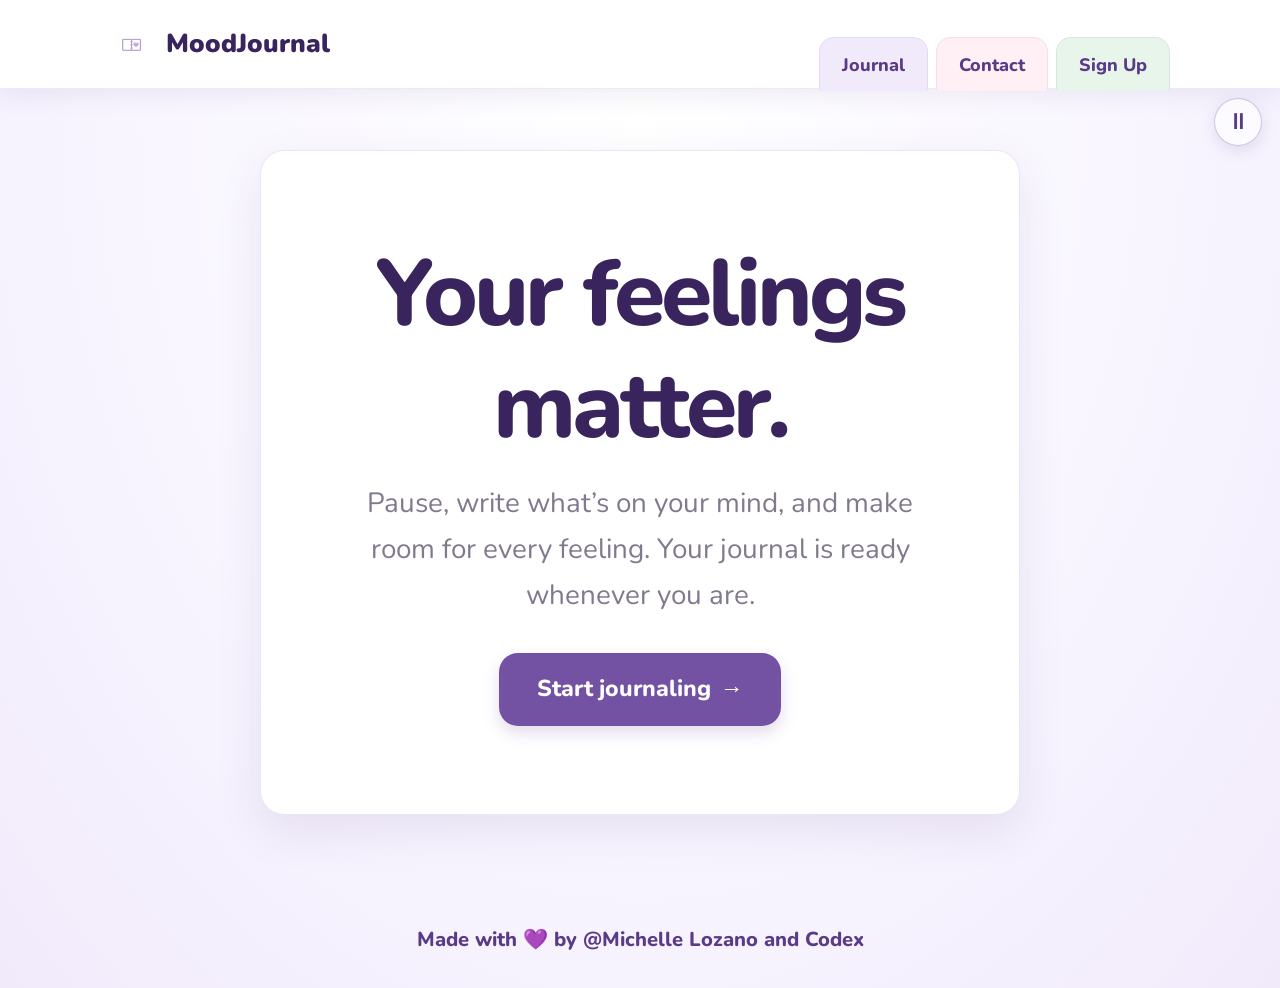
==== commit 7eb5ebd4: "Redesign journal entry card as notebook page" ====
--- a/index.html
+++ b/index.html
@@ -19,11 +19,12 @@
   <!-- The centered welcome card is the only page content below the navbar. -->
   <main class="welcome-shell">
     <section class="welcome-hero surface-card" aria-labelledby="welcome-title">
-      <div class="section-eyebrow">A little space just for you ✨</div>
       <h1 id="welcome-title">Your feelings matter.</h1>
       <p class="muted-copy">Pause, write what’s on your mind, and make room for every feeling. Your journal is ready whenever you are.</p>
       <a class="button button-primary start-button" href="app.html">Start journaling <span aria-hidden="true">→</span></a>
     </section>
   </main>
+  <!-- Shared footer attribution shown on every page. -->
+  <footer class="site-footer">Made with 💜 by @Michelle Lozano and Codex</footer>
 </body>
 </html>
--- a/style.css
+++ b/style.css
@@ -1,8 +1,8 @@
 /* Theme colors and shared design tokens */
 :root {
-  font-size: 110%;
+  font-size: 120%;
   color-scheme: light;
-  --navbar-height: 76px;
+  --navbar-height: 88px;
   --purple-950: #39245e;
   --purple-800: #5a3b87;
   --purple-700: #7352a3;
@@ -33,7 +33,7 @@
 
 body {
   isolation: isolate;
-  min-width: 320px;
+  min-width: 0;
   min-height: 100vh;
   margin: 0;
   padding-top: var(--navbar-height);
@@ -54,6 +54,47 @@
   animation: emoji-fall var(--fall-duration) linear forwards;
   will-change: transform;
 }
+.emoji-rain.is-paused .emoji-rain-drop { animation-play-state: paused; }
+.emoji-rain-toggle {
+  position: fixed;
+  z-index: 1001;
+  top: calc(var(--navbar-height) + 10px);
+  right: 18px;
+  display: grid;
+  width: 48px;
+  height: 48px;
+  place-items: center;
+  border: 1px solid rgba(115, 82, 163, 0.32);
+  border-radius: 50%;
+  background: rgba(255, 255, 255, 0.66);
+  box-shadow: 0 5px 16px rgba(78, 53, 117, 0.12);
+  color: var(--purple-800);
+  font-size: 1.2rem;
+  line-height: 1;
+  cursor: pointer;
+  backdrop-filter: blur(12px);
+  transition: background-color 160ms ease, box-shadow 160ms ease, transform 160ms ease;
+}
+.emoji-rain-toggle:hover { transform: translateY(-1px); background: rgba(255, 255, 255, 0.88); box-shadow: 0 7px 20px rgba(78, 53, 117, 0.18); }
+.emoji-rain-toggle:focus-visible { outline: 3px solid #c8b3ea; outline-offset: 3px; }
+.emoji-rain-toggle::after {
+  position: absolute;
+  top: calc(100% + 8px);
+  right: 0;
+  padding: 6px 9px;
+  border-radius: 8px;
+  background: rgba(57, 36, 94, 0.92);
+  color: var(--white);
+  content: attr(data-tooltip);
+  font-size: 0.8rem;
+  font-weight: 700;
+  line-height: 1.3;
+  opacity: 0;
+  pointer-events: none;
+  transition: opacity 140ms ease;
+  white-space: nowrap;
+}
+.emoji-rain-toggle:hover::after, .emoji-rain-toggle:focus-visible::after { opacity: 1; }
 @keyframes emoji-fall {
   from { transform: translateY(0) rotate(-8deg); }
   to { transform: translateY(calc(100vh + 4rem)) rotate(12deg); }
@@ -119,7 +160,7 @@
 .welcome-shell { display: grid; width: min(100% - 40px, 760px); min-height: calc(100vh - var(--navbar-height)); align-content: center; margin-inline: auto; padding: 35px 0 58px; }
 .welcome-shell > .auth-brand { margin: 0 auto 22px; }
 .welcome-hero { padding: clamp(48px, 9vw, 88px); text-align: center; }
-.welcome-hero h1 { margin-bottom: 18px; font-size: clamp(3rem, 7vw, 4.8rem); }
+.welcome-hero h1 { margin-bottom: 18px; font-size: clamp(3.1rem, 7.3vw, 5rem); }
 .welcome-hero .section-eyebrow { margin-bottom: 7px; }
 .welcome-hero .muted-copy { max-width: 620px; margin: 0 auto 20px; font-size: clamp(1.2rem, 2.4vw, 1.45rem); line-height: 1.65; }
 .start-button { min-height: 68px; margin-top: 14px; padding: 18px 38px; border-radius: 19px; font-size: 1.2rem; transform-origin: center; animation: start-button-heartbeat 2.2s ease-in-out infinite; }
@@ -136,12 +177,12 @@
 /* Centered login and sign-up card */
 .auth-page { display: grid; place-items: center; padding: 38px 20px; background: radial-gradient(ellipse at 50% 20%, #fff 0, #f8f5ff 55%, #f1eafb 100%); }
 .auth-shell { width: min(100%, 450px); }
-.brand { display: inline-flex; align-items: center; gap: 10px; color: var(--purple-950); font-size: 1.18rem; font-weight: 800; text-decoration: none; }
+.brand { display: inline-flex; align-items: center; gap: 12px; color: var(--purple-950); font-size: 1.35rem; font-weight: 900; text-decoration: none; }
 .auth-brand { display: flex; justify-content: center; margin-bottom: 20px; font-size: 1.35rem; }
 .optional-auth-card { max-width: 540px; margin: 28px auto 0; }
 .optional-auth-card > .muted-copy { margin-bottom: 22px; }
 .brand-mark { position: relative; display: inline-grid; width: 36px; height: 36px; place-items: center; overflow: hidden; border-radius: 12px; background: var(--pink); font-size: 1.2rem; }
-.brand-logo { width: 34px; height: 34px; border-radius: 10px; object-fit: contain; }
+.brand-logo { width: 44px; height: 44px; border-radius: 12px; object-fit: contain; }
 .auth-card, .surface-card { border: 1px solid rgba(232, 222, 247, 0.8); border-radius: var(--radius-large); background: var(--white); box-shadow: var(--shadow); }
 .auth-card { padding: clamp(24px, 7vw, 38px); text-align: center; }
 .auth-card .muted-copy { margin-bottom: 24px; }
@@ -157,12 +198,14 @@
 .site-header { position: fixed; z-index: 1000; top: 0; right: 0; left: 0; width: 100%; border-bottom: 1px solid rgba(232, 222, 247, 0.7); background: rgba(255, 255, 255, 0.96); box-shadow: var(--soft-shadow); backdrop-filter: blur(12px); }
 .navbar { position: relative; display: flex; min-height: var(--navbar-height); align-items: center; justify-content: space-between; gap: 20px; }
 .nav-links { display: flex; height: var(--navbar-height); align-items: flex-end; gap: 8px; }
-.nav-account-actions { display: flex; align-items: center; align-self: center; gap: 9px; }
-.menu-toggle { display: none; align-items: center; justify-content: center; gap: 8px; min-height: 40px; padding: 7px 12px; border: 1px solid var(--purple-200); border-radius: 12px; background: var(--white); color: var(--purple-800); font: inherit; font-size: 0.88rem; font-weight: 800; cursor: pointer; }
+.nav-account-actions { display: flex; align-items: flex-end; gap: 8px; }
+.menu-toggle { display: none; align-items: center; justify-content: center; gap: 8px; min-height: 44px; padding: 8px 14px; border: 1px solid var(--purple-200); border-radius: 12px; background: var(--white); color: var(--purple-800); font: inherit; font-size: 0.9rem; font-weight: 800; cursor: pointer; }
 .menu-toggle:focus-visible { outline: 3px solid #c8b3ea; outline-offset: 3px; }
-.nav-link { display: inline-flex; min-height: 45px; align-items: center; padding: 8px 18px 7px; border: 1px solid rgba(115, 82, 163, 0.1); border-bottom: 0; border-radius: 13px 13px 3px 3px; color: var(--purple-800); font-size: 0.96rem; font-weight: 800; text-decoration: none; transform: translateY(3px); transition: transform 170ms ease, background-color 170ms ease, box-shadow 170ms ease; }
+.nav-link { display: inline-flex; min-height: 54px; align-items: center; justify-content: center; padding: 12px 22px 10px; appearance: none; border: 1px solid rgba(115, 82, 163, 0.1); border-bottom: 0; border-radius: 15px 15px 3px 3px; color: var(--purple-800); font-size: 0.94rem; font-weight: 800; text-decoration: none; cursor: pointer; transform: translateY(3px); transition: transform 170ms ease, background-color 170ms ease, box-shadow 170ms ease; }
 .nav-tab-journal { background: #f1eafb; }
 .nav-tab-contact { background: #fff0f5; }
+.nav-tab-logout { background: #e7f2fc; }
+.nav-tab-signup { background: #e7f5eb; }
 .nav-link:hover { z-index: 1; transform: translateY(-2px); }
 .nav-tab-journal.is-current { background: #e3d5f4; box-shadow: 0 4px 10px rgba(90, 59, 135, 0.13); color: var(--purple-950); transform: translateY(0); }
 .nav-tab-contact.is-current { background: #ffdeea; box-shadow: 0 4px 10px rgba(142, 80, 111, 0.12); color: var(--purple-950); transform: translateY(0); }
@@ -181,9 +224,135 @@
 .journal-page { padding-top: clamp(38px, 7vw, 68px); padding-bottom: 52px; }
 .journal-intro { margin-bottom: 25px; text-align: center; }
 .journal-intro .muted-copy { margin-bottom: 0; }
-.journal-composer { padding: clamp(20px, 4vw, 32px); }
-.journal-composer textarea { min-height: 154px; border-color: transparent; background: #fcfaff; font-size: 1rem; }
-.composer-footer { display: flex; align-items: center; justify-content: space-between; gap: 16px; margin-top: 14px; }
+.journal-composer {
+  padding: clamp(20px, 4vw, 32px);
+  background: linear-gradient(135deg, #fffefa, #f9f6ff);
+}
+.today-label {
+  display: inline-flex;
+  min-height: 28px;
+  align-items: center;
+  margin: 0 0 20px;
+  padding: 4px 12px;
+  border-radius: 999px;
+  background: #eee7fa;
+  color: var(--purple-800);
+  font-size: 0.8rem;
+  font-weight: 800;
+  letter-spacing: 0.12em;
+}
+.paper-section { margin-top: 20px; }
+.paper-section-title {
+  display: block;
+  margin: 0 0 10px;
+  color: var(--purple-950);
+  font-size: 0.98rem;
+  font-weight: 800;
+}
+.arriving-mood-options { display: flex; align-items: center; gap: clamp(8px, 3vw, 16px); }
+.arriving-mood-button {
+  position: relative;
+  display: grid;
+  width: clamp(40px, 11vw, 56px);
+  aspect-ratio: 1;
+  flex: 0 0 auto;
+  place-items: center;
+  padding: 0;
+  border: 2px solid #e6dff0;
+  border-radius: 50%;
+  background: rgba(255, 255, 255, 0.76);
+  font-size: clamp(1.35rem, 5vw, 1.8rem);
+  line-height: 1;
+  cursor: pointer;
+  transition: transform 160ms ease, border-color 160ms ease, background-color 160ms ease, box-shadow 160ms ease;
+}
+.arriving-mood-button::after {
+  position: absolute;
+  z-index: 2;
+  bottom: calc(100% + 8px);
+  left: 50%;
+  padding: 4px 8px;
+  border-radius: 7px;
+  background: var(--purple-800);
+  color: var(--white);
+  content: attr(data-tooltip);
+  font-size: 0.8rem;
+  font-weight: 700;
+  line-height: 1.3;
+  opacity: 0;
+  pointer-events: none;
+  transform: translate(-50%, 3px);
+  transition: opacity 140ms ease, transform 140ms ease;
+  white-space: nowrap;
+}
+.arriving-mood-button:hover, .arriving-mood-button:focus-visible { transform: scale(1.06); }
+.arriving-mood-button:hover::after, .arriving-mood-button:focus-visible::after { opacity: 1; transform: translate(-50%, 0); }
+.arriving-mood-button.is-selected {
+  border-color: var(--purple-700);
+  background: #f0e9fa;
+  box-shadow: 0 4px 12px rgba(90, 59, 135, 0.13);
+  transform: scale(1.09);
+}
+.arriving-mood-button:focus-visible { outline: 3px solid #c8b3ea; outline-offset: 3px; }
+.topic-list { display: grid; gap: 4px; }
+.topic-row { display: grid; grid-template-columns: 24px minmax(0, 1fr); align-items: center; gap: 12px; }
+.topic-check { position: relative; display: grid; width: 22px; height: 22px; place-items: center; margin: 0; cursor: pointer; }
+.topic-checkbox {
+  position: absolute;
+  width: 100%;
+  height: 100%;
+  min-height: 0;
+  margin: 0;
+  opacity: 0;
+  cursor: pointer;
+}
+.topic-checkbox-mark {
+  display: grid;
+  width: 19px;
+  height: 19px;
+  place-items: center;
+  border: 1.5px solid #c9b9e2;
+  border-radius: 6px;
+  background: rgba(255, 255, 255, 0.82);
+  transition: background-color 150ms ease, border-color 150ms ease;
+}
+.topic-checkbox:checked + .topic-checkbox-mark { border-color: var(--purple-700); background: var(--purple-700); }
+.topic-checkbox:checked + .topic-checkbox-mark::after {
+  width: 5px;
+  height: 9px;
+  border: solid var(--white);
+  border-width: 0 2px 2px 0;
+  content: "";
+  transform: translateY(-1px) rotate(45deg);
+}
+.topic-checkbox:focus-visible + .topic-checkbox-mark { outline: 3px solid #c8b3ea; outline-offset: 3px; }
+.topic-input, .notebook-line-input {
+  min-height: 42px;
+  padding: 7px 4px;
+  border: 0;
+  border-bottom: 1px solid #d8cfe4;
+  border-radius: 0;
+  background: transparent;
+  box-shadow: none;
+  font-size: 0.96rem;
+}
+.topic-input:focus, .notebook-line-input:focus { border-bottom-color: var(--purple-600); box-shadow: none; }
+.topic-row.is-complete .topic-input { color: var(--muted); text-decoration: line-through; }
+.journal-composer .journal-textarea {
+  min-height: 154px;
+  padding: 5px 14px 8px 43px;
+  border: 0;
+  border-radius: 12px;
+  background-color: #fcfaff;
+  background-image:
+    linear-gradient(to right, transparent 0, transparent 30px, rgba(174, 151, 204, 0.38) 30px, rgba(174, 151, 204, 0.38) 31px, transparent 31px),
+    repeating-linear-gradient(to bottom, transparent 0, transparent calc(2rem - 1px), rgba(191, 178, 211, 0.48) calc(2rem - 1px), rgba(191, 178, 211, 0.48) 2rem);
+  font-size: 1rem;
+  line-height: 2rem;
+  resize: vertical;
+}
+.journal-composer .journal-textarea:focus { border: 0; box-shadow: none; }
+.composer-footer { display: flex; align-items: center; justify-content: space-between; gap: 16px; margin-top: 20px; }
 .helper-copy { color: var(--muted); font-size: 0.88rem; }
 @property --mood-start {
   syntax: "<color>";
@@ -264,7 +433,7 @@
 .entry-content { flex: 1; min-width: 0; }
 .entry-date { margin-bottom: 4px; color: var(--purple-700); font-size: 0.82rem; font-weight: 800; }
 .entry-text { margin: 0; color: var(--ink); overflow-wrap: anywhere; }
-.site-footer { padding: 22px 16px 30px; color: var(--muted); font-size: 0.88rem; text-align: center; }
+.site-footer { padding: 24px 16px 32px; color: var(--purple-800); font-size: 1.05rem; font-weight: 800; text-align: center; }
 
 /* Monthly color tracker summary and animated calendar expansion */
 .month-tracker-card { margin-top: 28px; padding: clamp(20px, 4vw, 30px); }
@@ -293,7 +462,7 @@
 .month-nav-button:hover { transform: translateY(-1px); background: var(--purple-100); }
 .month-nav-button:focus-visible, .calendar-heart-button:focus-visible, .month-palette-option:focus-visible, .month-palette-clear:focus-visible { outline: 3px solid #c8b3ea; outline-offset: 2px; }
 .month-weekdays, .month-days-grid { display: grid; grid-template-columns: repeat(7, minmax(0, 1fr)); column-gap: 5px; }
-.month-weekdays { margin-bottom: 8px; color: var(--purple-700); font-size: 0.78rem; font-weight: 800; text-align: center; }
+.month-weekdays { margin-bottom: 8px; color: var(--purple-700); font-size: 0.8rem; font-weight: 800; text-align: center; }
 .month-days-grid { row-gap: 9px; }
 .calendar-day { position: relative; display: grid; min-width: 0; justify-items: center; align-content: start; gap: 2px; }
 .calendar-day.palette-open { z-index: 5; }
@@ -307,12 +476,12 @@
 .calendar-heart-button[data-mood="disgust"] { color: #729f65; }
 .calendar-heart-button[data-mood="neutral"] { color: #9b7bc4; }
 .calendar-day.is-today .calendar-heart-button { border-color: #9a7bc1; box-shadow: 0 0 0 3px rgba(154, 123, 193, 0.16); }
-.calendar-day-number { display: grid; min-width: 22px; min-height: 22px; place-items: center; border-radius: 50%; color: var(--muted); font-size: 0.76rem; font-weight: 700; line-height: 1; }
+.calendar-day-number { display: grid; min-width: 22px; min-height: 22px; place-items: center; border-radius: 50%; color: var(--muted); font-size: 0.8rem; font-weight: 700; line-height: 1; }
 .calendar-day.is-today .calendar-day-number { background: var(--purple-800); color: var(--white); }
 .month-palette { position: absolute; z-index: 8; top: calc(100% + 5px); left: 50%; display: grid; width: 220px; grid-template-columns: repeat(2, minmax(0, 1fr)); gap: 5px; padding: 9px; border: 1px solid var(--purple-200); border-radius: 14px; background: var(--white); box-shadow: var(--shadow); transform: translateX(-50%); }
 .month-palette.align-left { left: 0; transform: none; }
 .month-palette.align-right { right: 0; left: auto; transform: none; }
-.month-palette-option, .month-palette-clear { display: flex; min-height: 33px; align-items: center; gap: 7px; padding: 5px 7px; border: 0; border-radius: 9px; background: transparent; color: var(--ink); font-size: 0.75rem; font-weight: 700; text-align: left; cursor: pointer; }
+.month-palette-option, .month-palette-clear { display: flex; min-height: 36px; align-items: center; gap: 7px; padding: 5px 7px; border: 0; border-radius: 9px; background: transparent; color: var(--ink); font-size: 0.9rem; font-weight: 700; text-align: left; cursor: pointer; }
 .month-palette-option:hover, .month-palette-clear:hover { background: var(--purple-100); }
 .palette-swatch, .month-legend-swatch { display: inline-block; flex: 0 0 auto; width: 12px; height: 12px; border-radius: 50%; background: var(--purple-200); }
 .month-palette-option[data-mood="joy"] .palette-swatch, .month-legend-item[data-mood="joy"] .month-legend-swatch { background: var(--mood-joy); }
@@ -324,7 +493,7 @@
 .month-palette-option[data-mood="neutral"] .palette-swatch, .month-legend-item[data-mood="neutral"] .month-legend-swatch { background: var(--mood-neutral); }
 .month-palette-clear { grid-column: 1 / -1; justify-content: center; border-top: 1px solid var(--purple-100); color: var(--purple-800); }
 .month-legend { display: flex; flex-wrap: wrap; justify-content: center; gap: 9px 16px; margin-top: 20px; padding-top: 15px; border-top: 1px solid var(--purple-100); }
-.month-legend-item { display: inline-flex; align-items: center; gap: 6px; color: var(--muted); font-size: 0.76rem; font-weight: 700; }
+.month-legend-item { display: inline-flex; align-items: center; gap: 6px; color: var(--muted); font-size: 0.8rem; font-weight: 700; }
 
 /* Contact page form and confirmation */
 .contact-page { display: grid; min-height: calc(100vh - 150px); place-items: center; padding-top: 45px; padding-bottom: 55px; }
@@ -336,23 +505,26 @@
 
 /* Small-screen layout adjustments */
 @media (max-width: 600px) {
-  :root { --navbar-height: 68px; }
+  :root { --navbar-height: 80px; }
   .page-width { width: min(100% - 32px, 1060px); }
   .navbar { min-height: var(--navbar-height); }
   .navbar { gap: 10px; }
-  .brand { gap: 7px; font-size: 0.9rem; }
-  .brand-mark { width: 32px; height: 32px; }
+  .brand { gap: 7px; font-size: 1.1rem; }
   .menu-toggle { display: inline-flex; }
   .nav-links { position: absolute; top: calc(100% + 8px); right: 0; left: 0; display: none; height: auto; align-items: stretch; flex-direction: column; gap: 12px; padding: 16px; border: 1px solid var(--purple-200); border-radius: 16px; background: var(--white); box-shadow: var(--shadow); }
   .nav-links.is-open { display: flex; }
-  .nav-link { padding: 5px 3px; }
-  .nav-link { min-height: 40px; justify-content: flex-start; padding: 7px 12px; border: 1px solid rgba(115, 82, 163, 0.1); border-radius: 11px; transform: none; }
+  .nav-link { min-height: 48px; justify-content: flex-start; padding: 9px 14px; border: 1px solid rgba(115, 82, 163, 0.1); border-radius: 11px; transform: none; }
   .nav-link:hover { transform: translateX(2px); }
   .nav-tab-journal.is-current, .nav-tab-contact.is-current { transform: none; }
-  .nav-account-actions { display: flex; gap: 8px; }
-  .nav-account-actions .button { flex: 1; }
-  .nav-link { font-size: 0.78rem; }
-  .button-small { min-height: 36px; padding: 7px 11px; font-size: 0.82rem; }
+  /* Stack account actions like the full-width page tabs in the mobile menu. */
+  .nav-account-actions { display: flex; flex-direction: column; gap: 12px; }
+  .nav-account-actions .nav-link { width: 100%; }
+  .nav-link { font-size: 0.9rem; }
+  .button-small { min-height: 44px; padding: 8px 12px; font-size: 0.9rem; }
+  .emoji-rain-toggle { top: calc(var(--navbar-height) + 10px); right: 12px; width: 44px; height: 44px; }
+  .arriving-mood-options { justify-content: space-between; gap: 6px; }
+  .topic-row { grid-template-columns: 22px minmax(0, 1fr); gap: 9px; }
+  .topic-input, .notebook-line-input { min-width: 0; font-size: 0.9rem; }
   .composer-footer { align-items: stretch; flex-direction: column; }
   .composer-footer .button { width: 100%; }
   .result-card { align-items: flex-start; gap: 16px; padding: 20px; }
@@ -371,8 +543,15 @@
   .month-legend { gap: 8px 11px; }
 }
 
+@media (max-width: 360px) {
+  .navbar { gap: 6px; }
+  .brand { gap: 6px; font-size: 1rem; }
+  .menu-toggle { gap: 6px; padding-inline: 10px; }
+}
+
 @media (prefers-reduced-motion: reduce) {
   *, *::before, *::after { scroll-behavior: auto !important; animation-duration: 0.01ms !important; animation-iteration-count: 1 !important; transition-duration: 0.01ms !important; }
   .emoji-rain { display: none !important; }
+  .emoji-rain-toggle:hover { transform: none; }
   .start-button { animation: none; }
 }
